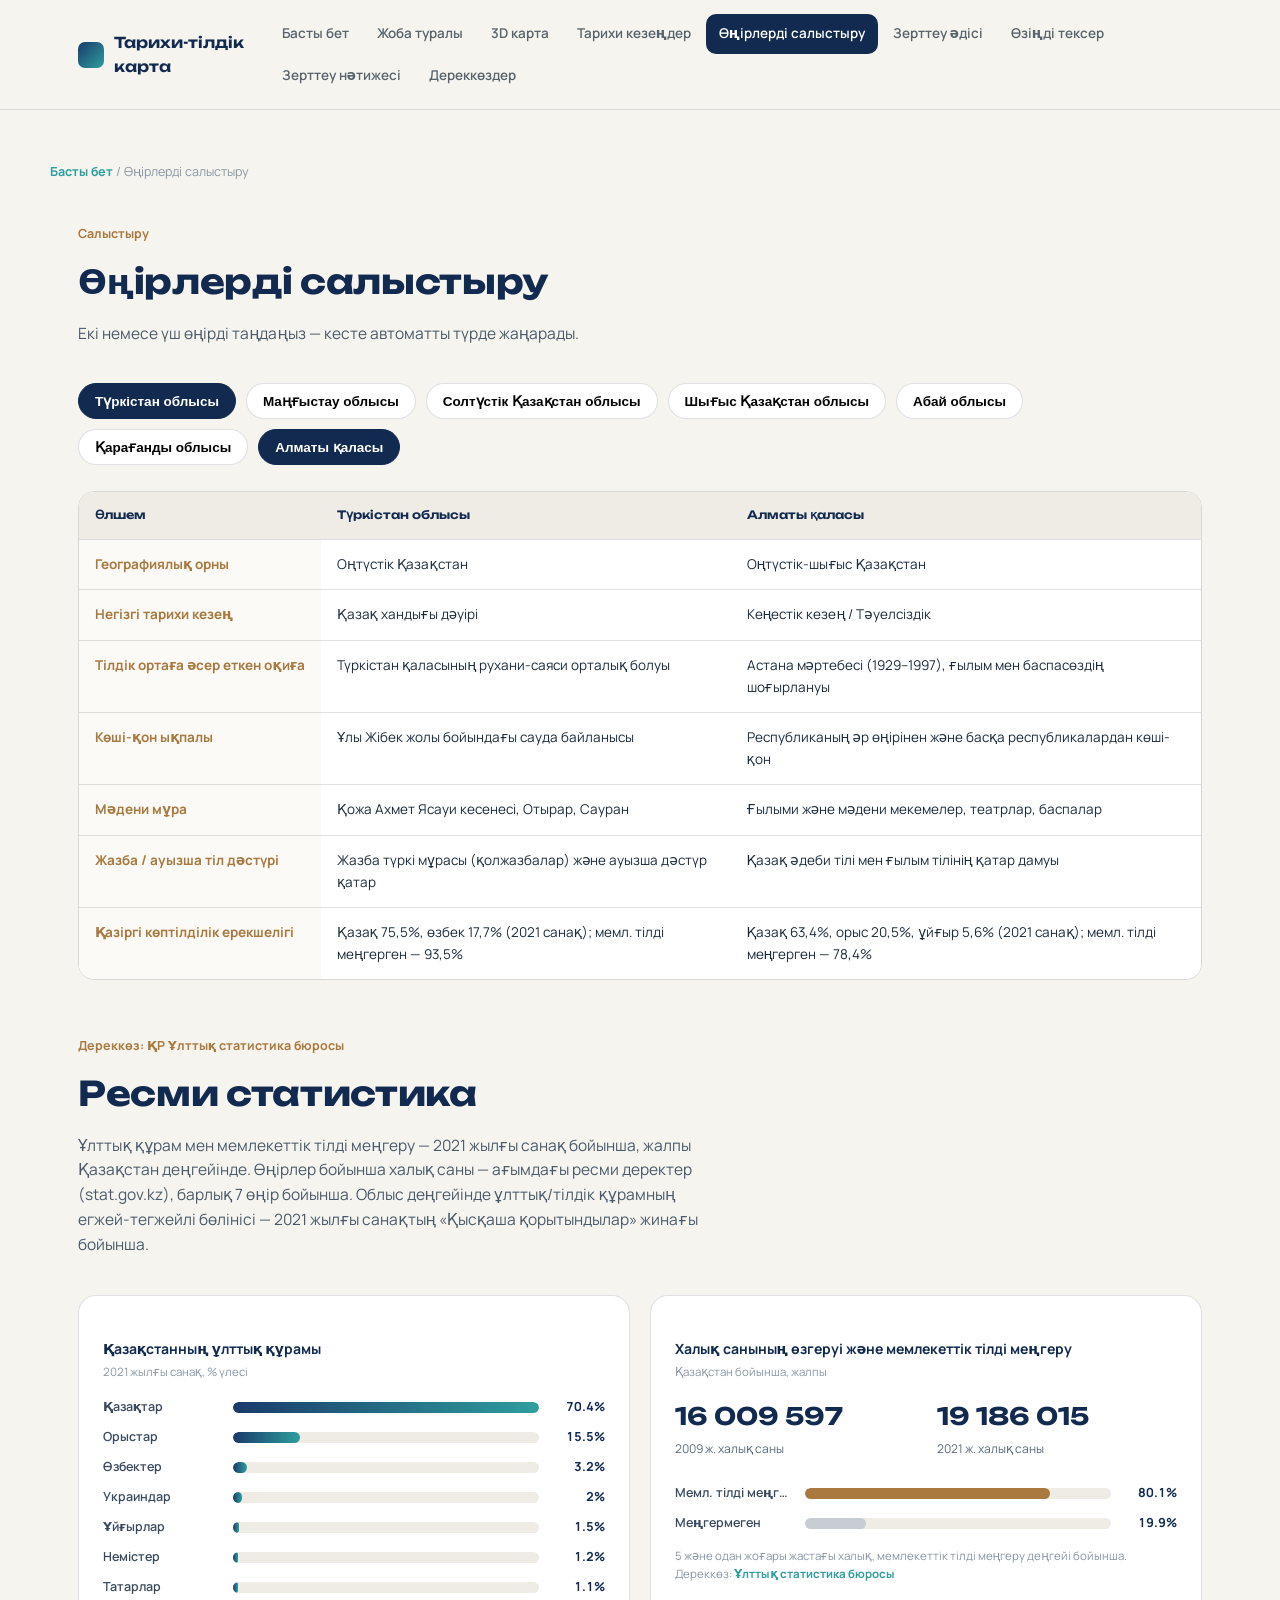
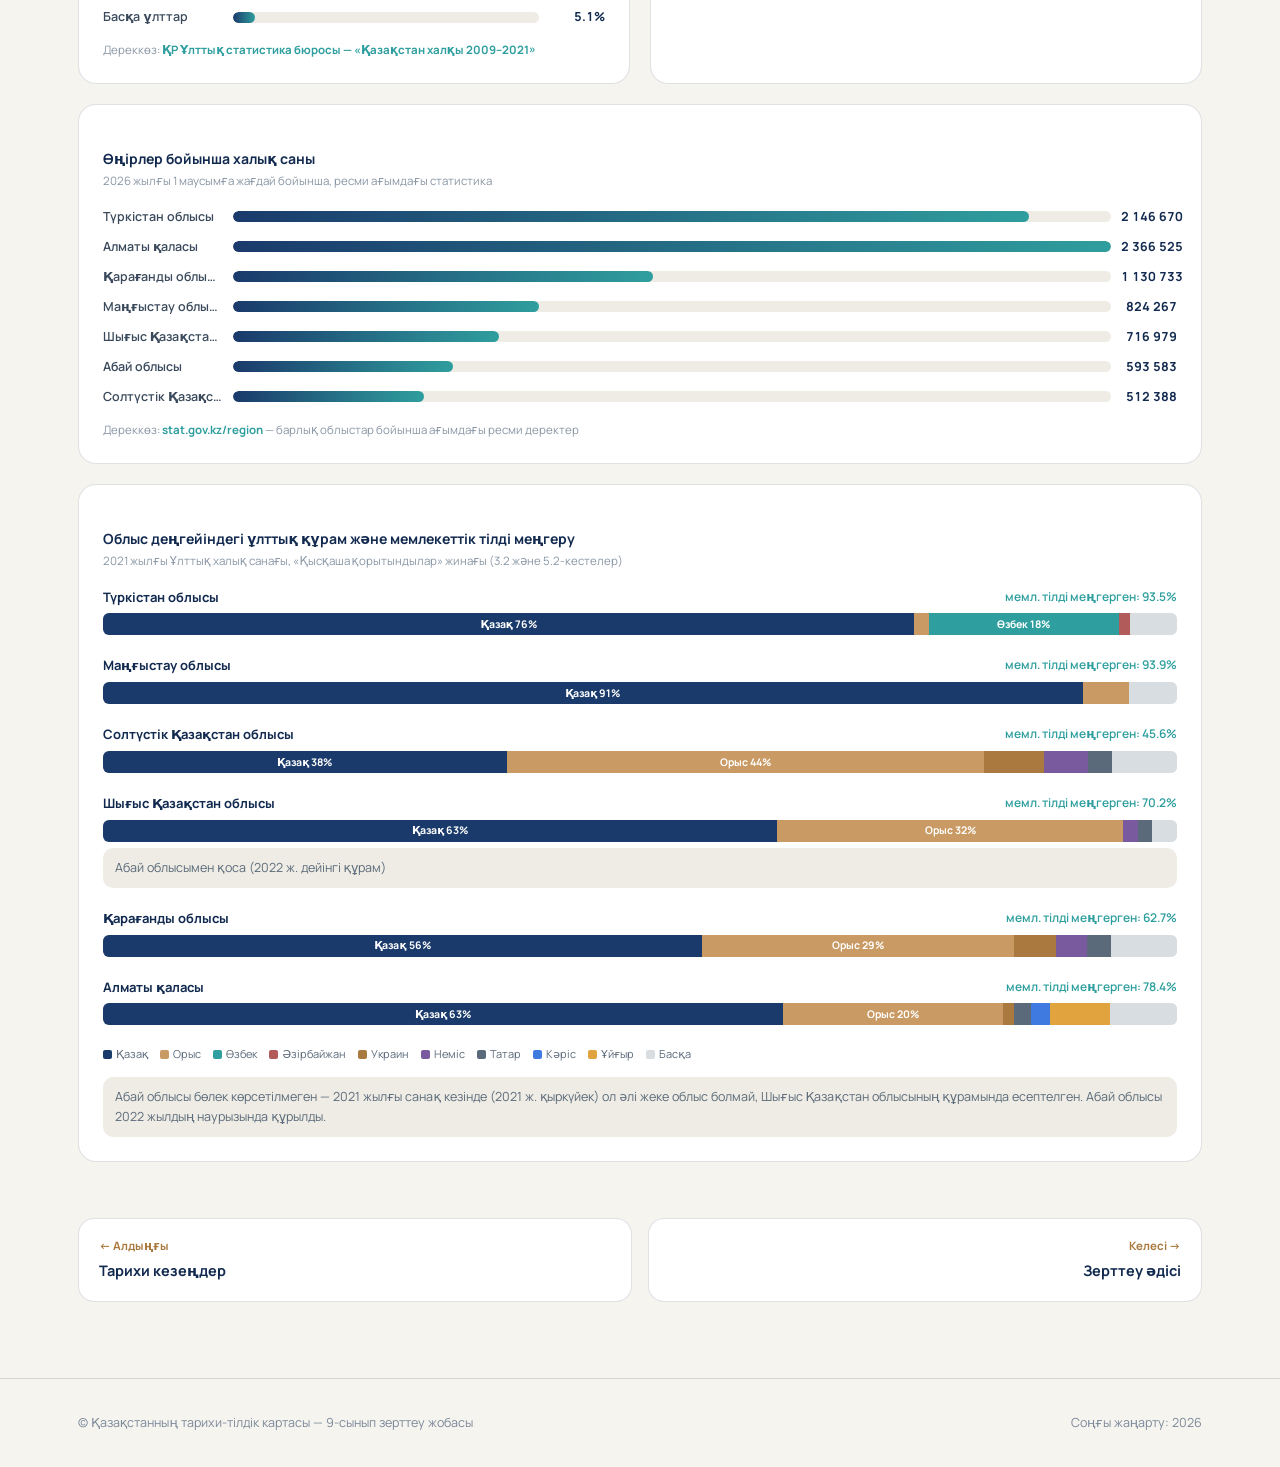
==== compare.html @ cf7c9ebe "Add files via upload" ====
<!DOCTYPE html>
<html lang="kk">
<head>
<meta charset="UTF-8">
<meta name="viewport" content="width=device-width, initial-scale=1.0">
<title>Өңірлерді салыстыру — Қазақстанның тарихи-тілдік картасы</title>
<meta name="description" content="Қазақстанның жеті өңірін жеті өлшем бойынша салыстыру және ресми статистика.">
<link rel="preconnect" href="https://fonts.googleapis.com">
<link rel="preconnect" href="https://fonts.gstatic.com" crossorigin>
<link href="https://fonts.googleapis.com/css2?family=Unbounded:wght@400;500;600;700;800&family=Manrope:wght@400;500;600;700;800&display=swap" rel="stylesheet">
<link rel="stylesheet" href="style.css">
</head>
<body data-page="compare">
<a href="#main" class="skip-link">Негізгі мазмұнға өту</a>

<header class="site-nav">
  <div class="nav-inner">
    <a class="brand" href="index.html"><span class="brand-mark" aria-hidden="true"></span>Тарихи-тілдік карта</a>
    <button class="menu-btn" id="menuBtn" aria-expanded="false" aria-controls="navLinks" aria-label="Мәзірді ашу">
      <svg viewBox="0 0 24 24" fill="none" stroke="currentColor" stroke-width="2"><path d="M3 6h18M3 12h18M3 18h18"/></svg>
    </button>
    <nav id="navLinks" class="links" aria-label="Негізгі мәзір">
      <a href="index.html#hero" data-nav>Басты бет</a>
      <a href="index.html#about" data-nav>Жоба туралы</a>
      <a href="map.html" data-nav>3D карта</a>
      <a href="periods.html#periods" data-nav>Тарихи кезеңдер</a>
      <a href="compare.html#compare" data-nav class="active">Өңірлерді салыстыру</a>
      <a href="method.html" data-nav>Зерттеу әдісі</a>
      <a href="quiz.html" data-nav>Өзіңді тексер</a>
      <a href="results.html#results" data-nav>Зерттеу нәтижесі</a>
      <a href="results.html#sources" data-nav>Дереккөздер</a>
    </nav>
  </div>
</header>

<main id="main">

  <div class="wrap page-header">
    <div class="breadcrumb"><a href="index.html">Басты бет</a> / Өңірлерді салыстыру</div>
  </div>

  <!-- COMPARE -->
  <section id="compare" style="padding-top:20px">
    <div class="wrap reveal">
      <div class="section-head">
        <div class="section-tag">Салыстыру</div>
        <h2>Өңірлерді салыстыру</h2>
        <p>Екі немесе үш өңірді таңдаңыз — кесте автоматты түрде жаңарады.</p>
      </div>
      <div class="compare-picker" id="comparePicker"></div>
      <div class="compare-table-wrap">
        <table class="compare" id="compareTable"></table>
      </div>

      <div class="section-head" style="margin-top:56px">
        <div class="section-tag">Дереккөз: ҚР Ұлттық статистика бюросы</div>
        <h2>Ресми статистика</h2>
        <p>Ұлттық құрам мен мемлекеттік тілді меңгеру — 2021 жылғы санақ бойынша, жалпы Қазақстан деңгейінде. Өңірлер бойынша халық саны — ағымдағы ресми деректер (stat.gov.kz), барлық 7 өңір бойынша. Облыс деңгейінде ұлттық/тілдік құрамның егжей-тегжейлі бөлінісі — 2021 жылғы санақтың «Қысқаша қорытындылар» жинағы бойынша.</p>
      </div>
      <div id="statsGrid"></div>

      <div class="page-flow">
        <a class="flow-link prev" href="periods.html">
          <div class="fl-dir">← Алдыңғы</div>
          <div class="fl-title">Тарихи кезеңдер</div>
        </a>
        <a class="flow-link next" href="method.html">
          <div class="fl-dir">Келесі →</div>
          <div class="fl-title">Зерттеу әдісі</div>
        </a>
      </div>
    </div>
  </section>

</main>

<footer>
  <div class="wrap" style="display:flex;justify-content:space-between;flex-wrap:wrap;gap:10px">
    <span>© Қазақстанның тарихи-тілдік картасы — 9-сынып зерттеу жобасы</span>
    <span>Соңғы жаңарту: 2026</span>
  </div>
</footer>

<script src="data.js"></script>
<script src="map-data.js"></script>
<script src="app.js"></script>
</body>
</html>
---- style.css ----
:root{
  --ink:#1c2b3a;
  --paper:#f6f4ef;
  --paper-2:#eeece4;
  --sapphire:#1a3a6b;
  --sapphire-deep:#122a4f;
  --turquoise:#2f9e9e;
  --bronze:#a9793f;
  --bronze-soft:#c99a63;
  --line:rgba(28,43,58,.14);
  --shadow:0 18px 44px -22px rgba(18,42,79,.35);
  --radius:18px;
  --maxw:1180px;
}
*{box-sizing:border-box}
html{scroll-behavior:smooth}
@media (prefers-reduced-motion: reduce){
  html{scroll-behavior:auto}
  *{animation-duration:0.001ms !important; animation-iteration-count:1 !important; transition-duration:0.001ms !important;}
}
body{
  margin:0;
  background:var(--paper);
  color:var(--ink);
  font-family:'Manrope',system-ui,sans-serif;
  line-height:1.6;
  -webkit-font-smoothing:antialiased;
}
h1,h2,h3,.display{font-family:'Unbounded',system-ui,sans-serif;letter-spacing:-.01em;margin:0}
a{color:inherit}
img{max-width:100%;display:block}
.wrap{max-width:var(--maxw);margin:0 auto;padding:0 28px}
:focus-visible{outline:3px solid var(--turquoise);outline-offset:3px;border-radius:4px}
.skip-link{position:absolute;left:-999px;top:0;background:var(--sapphire);color:#fff;padding:12px 18px;border-radius:0 0 10px 0;z-index:200}
.skip-link:focus{left:0}

/* ---------- NAV ---------- */
header.site-nav{
  position:sticky;top:0;z-index:100;
  background:rgba(246,244,239,.9);
  backdrop-filter:blur(10px);
  border-bottom:1px solid var(--line);
}
.nav-inner{display:flex;align-items:center;justify-content:space-between;padding:14px 28px;max-width:var(--maxw);margin:0 auto}
.brand{display:flex;align-items:center;gap:10px;font-family:'Unbounded';font-size:15px;font-weight:600;color:var(--sapphire-deep);text-decoration:none}
.brand-mark{width:26px;height:26px;border-radius:7px;background:linear-gradient(135deg,var(--sapphire),var(--turquoise));flex:none}
nav.links{display:flex;gap:2px;list-style:none;margin:0;padding:0;flex-wrap:wrap}
nav.links a{
  display:block;padding:9px 13px;border-radius:10px;font-size:13.5px;font-weight:600;text-decoration:none;color:var(--ink);opacity:.72;
  transition:opacity .15s, background .15s;white-space:nowrap;
}
nav.links a:hover{opacity:1;background:var(--paper-2)}
nav.links a.active{opacity:1;background:var(--sapphire-deep);color:#fff}
.menu-btn{display:none;background:none;border:1px solid var(--line);border-radius:10px;padding:8px 10px;cursor:pointer}
.menu-btn svg{width:20px;height:20px}
@media (max-width:1060px){
  nav.links{
    position:fixed;top:60px;right:0;left:0;height:calc(100vh - 60px);background:var(--paper);flex-direction:column;padding:18px;gap:4px;
    transform:translateY(-8px);opacity:0;pointer-events:none;transition:.2s;overflow:auto;
  }
  nav.links.open{transform:translateY(0);opacity:1;pointer-events:auto}
  nav.links a{padding:14px 16px;font-size:15px}
  .menu-btn{display:block}
}

/* ---------- HERO ---------- */
.hero{position:relative;overflow:hidden;padding:76px 0 60px;border-bottom:1px solid var(--line)}
.hero::before{
  content:"";position:absolute;inset:-30% -10% auto -10%;height:120%;
  background:radial-gradient(ellipse at 70% 20%, rgba(47,158,158,.18), transparent 60%),
             radial-gradient(ellipse at 20% 60%, rgba(26,58,107,.14), transparent 55%);
  pointer-events:none;
}
.hero-inner{position:relative;display:grid;grid-template-columns:1.15fr .85fr;gap:48px;align-items:center}
@media (max-width:900px){.hero-inner{grid-template-columns:1fr}}
.eyebrow-line{font-size:13px;color:var(--turquoise);font-weight:700;margin-bottom:14px}
.hero h1{font-size:clamp(30px,4.4vw,50px);line-height:1.06;color:var(--sapphire-deep)}
.hero .question{margin-top:20px;font-size:17px;max-width:52ch;color:#3a4a5c;border-left:3px solid var(--bronze-soft);padding-left:16px}
.meta-box{margin-top:26px;font-size:13.5px;color:#5b6a7a;display:flex;flex-direction:column;gap:2px}
.cta-row{margin-top:32px;display:flex;gap:14px;flex-wrap:wrap}
.btn{
  display:inline-flex;align-items:center;gap:8px;padding:13px 24px;border-radius:999px;font-weight:700;font-size:14.5px;
  text-decoration:none;cursor:pointer;border:1px solid transparent;transition:transform .15s, box-shadow .15s;
}
.btn:hover{transform:translateY(-2px)}
.btn-primary{background:var(--sapphire-deep);color:#fff;box-shadow:var(--shadow)}
.btn-ghost{background:transparent;border-color:var(--line);color:var(--sapphire-deep)}
.hero-art{position:relative;aspect-ratio:1/1;display:flex;align-items:center;justify-content:center}
.scroll-cue{position:absolute;left:28px;bottom:18px;display:flex;align-items:center;gap:10px;font-size:12.5px;color:#6a7889}
.scroll-cue .dot{width:8px;height:8px;border-radius:50%;background:var(--turquoise);animation:bob 1.8s ease-in-out infinite}
@keyframes bob{0%,100%{transform:translateY(0)}50%{transform:translateY(6px)}}

/* ---------- PAGE HEADER (non-hero pages) ---------- */
.page-header{padding:52px 0 8px}
.page-header .section-tag{margin-bottom:12px}
.page-header h1{font-size:clamp(26px,3.6vw,40px);color:var(--sapphire-deep)}
.page-header p{margin-top:14px;color:#4a5a6a;font-size:15.5px;max-width:70ch}
.breadcrumb{font-size:12.5px;color:#8a97a5;margin-bottom:14px}
.breadcrumb a{color:var(--turquoise);font-weight:700;text-decoration:none}

/* ---------- SECTIONS shared ---------- */
section{padding:76px 0}
.section-head{max-width:64ch;margin-bottom:38px}
.section-tag{font-size:12.5px;font-weight:700;color:var(--bronze);margin-bottom:10px}
.section-head h2{font-size:clamp(24px,3vw,34px);color:var(--sapphire-deep)}
.section-head p{margin-top:12px;color:#4a5a6a;font-size:15.5px}
.card{
  background:#fff;border:1px solid var(--line);border-radius:var(--radius);
  box-shadow:0 1px 0 rgba(18,42,79,.03);
}

/* ---------- ABOUT ---------- */
.about-grid{display:grid;grid-template-columns:1fr 1fr;gap:20px}
@media (max-width:760px){.about-grid{grid-template-columns:1fr}}
.about-grid .card{padding:24px}
.about-grid h3{font-size:16px;color:var(--sapphire-deep);margin-bottom:8px}
.about-grid p{font-size:14.5px;color:#4a5a6a}
.people{display:flex;gap:22px;margin-top:30px;flex-wrap:wrap}
.people div{background:var(--paper-2);border-radius:14px;padding:16px 20px;font-size:13.5px}
.people b{display:block;font-size:14.5px;color:var(--sapphire-deep);margin-bottom:2px}

/* ---------- PAGE-TO-PAGE NEXT/PREV LINKS ---------- */
.page-flow{display:flex;justify-content:space-between;gap:16px;margin-top:56px;flex-wrap:wrap}
.flow-link{
  flex:1;min-width:220px;border:1px solid var(--line);border-radius:16px;background:#fff;padding:18px 20px;
  text-decoration:none;color:var(--ink);transition:.2s;
}
.flow-link:hover{border-color:var(--turquoise);transform:translateY(-2px)}
.flow-link .fl-dir{font-size:11.5px;color:var(--bronze);font-weight:700;margin-bottom:4px}
.flow-link .fl-title{font-size:14.5px;font-weight:700;color:var(--sapphire-deep)}
.flow-link.next{text-align:right}

/* ---------- MAP ---------- */
.map-note{background:#fff2df;border:1px solid #ecd6b0;color:#6b4d1f;font-size:13px;padding:12px 16px;border-radius:12px;margin-bottom:24px}
.map-layout{display:grid;grid-template-columns:1.3fr 1fr;gap:28px;align-items:start}
@media (max-width:900px){.map-layout{grid-template-columns:1fr}}
.map-stage{
  position:relative;background:linear-gradient(160deg,#fff,#eef2f4);
  border:1px solid var(--line);border-radius:24px;padding:18px;
  box-shadow:var(--shadow);
}
.map-toolbar{display:flex;justify-content:space-between;align-items:center;margin-bottom:8px;gap:10px;flex-wrap:wrap}
.map-toolbar .tools{display:flex;gap:8px;flex-wrap:wrap}
.tool-btn{
  border:1px solid var(--line);background:#fff;border-radius:10px;width:34px;height:34px;
  display:flex;align-items:center;justify-content:center;cursor:pointer;font-size:16px;color:var(--sapphire-deep);
}
.tool-btn:hover{background:var(--paper-2)}
.tool-btn.tool-wide{width:auto;padding:0 12px;gap:6px;font-size:12.5px;font-weight:700}
#kzsvg-wrap{
  transition:transform .5s ease;
  touch-action:pan-y;
}
svg#kzsvg{width:100%;height:auto;display:block;filter:drop-shadow(0 20px 30px rgba(18,42,79,.18))}
.oblast-path{fill:#e3e8eb;stroke:#fff;stroke-width:1.1;transition:fill .3s}
.region-hot{cursor:pointer;transition:transform .4s ease, filter .3s;transform-origin:center;transform-box:fill-box;}
.region-hot path{stroke:#fff;stroke-width:1.3;transition:fill .3s}
.region-hot:hover, .region-hot.active{filter:drop-shadow(0 10px 14px rgba(18,42,79,.4))}
.region-hot.active{transform:translateY(-5px) scale(1.015)}
.region-label{font-family:'Manrope';font-weight:700;font-size:11px;fill:var(--sapphire-deep);pointer-events:none;paint-order:stroke;stroke:#fff;stroke-width:3px}
.region-dot{transition:r .25s}
.pulse{animation:pulse 2.6s ease-in-out infinite}
@keyframes pulse{0%,100%{opacity:.55}50%{opacity:1}}
.map-credit{font-size:11px;color:#8a97a5;margin-top:6px;text-align:right}
.legend{display:flex;flex-wrap:wrap;gap:10px;margin-top:14px}
.legend span{display:inline-flex;align-items:center;gap:6px;font-size:12px;color:#5b6a7a}
.legend i{width:10px;height:10px;border-radius:3px;display:inline-block}

.region-panel{position:sticky;top:96px}
.region-panel .card{padding:0;overflow:hidden}
.rp-header{padding:22px 24px 16px;color:#fff;position:relative}
.rp-header h3{font-size:20px}
.rp-header .rp-sub{font-size:12.5px;opacity:.85;margin-top:4px}
.rp-body{padding:20px 24px 24px;font-size:14px;color:#3a4a5c}
.rp-body h4{font-size:12.5px;text-transform:none;letter-spacing:0;color:var(--bronze);margin:18px 0 6px;font-weight:700}
.rp-body h4:first-child{margin-top:0}
.chip-row{display:flex;gap:7px;flex-wrap:wrap;margin-top:6px}
.chip{background:var(--paper-2);border-radius:999px;padding:5px 11px;font-size:12px;color:var(--sapphire-deep);font-weight:600}
.rp-source{display:inline-block;margin-top:14px;font-size:13px;font-weight:700;color:var(--turquoise);text-decoration:none;border-bottom:1px solid currentColor}
.rp-empty{padding:60px 24px;text-align:center;color:#7a8899;font-size:14px}
.rp-nav{display:flex;justify-content:space-between;padding:14px 24px;border-top:1px solid var(--line)}
.rp-nav button{background:none;border:none;font-weight:700;font-size:13px;color:var(--sapphire-deep);cursor:pointer;display:flex;gap:6px;align-items:center}

/* ---------- MAP FULLSCREEN ---------- */
#mapFullscreenTarget:fullscreen,
#mapFullscreenTarget.map-fullscreen-fallback{
  background:var(--paper);
  padding:32px;
  box-sizing:border-box;
  width:100vw;height:100vh;
  max-width:none;
  display:grid;grid-template-columns:1.5fr 1fr;align-items:center;gap:28px;
  overflow:auto;
}
#mapFullscreenTarget.map-fullscreen-fallback{position:fixed;inset:0;z-index:999}
@media (max-width:900px){
  #mapFullscreenTarget:fullscreen,
  #mapFullscreenTarget.map-fullscreen-fallback{grid-template-columns:1fr;align-items:start}
}
#mapFullscreenTarget:fullscreen .map-stage,
#mapFullscreenTarget.map-fullscreen-fallback .map-stage{max-height:94vh;overflow:auto}
#mapFullscreenTarget:fullscreen .region-panel,
#mapFullscreenTarget.map-fullscreen-fallback .region-panel{position:static;max-height:94vh;overflow:auto}
.fs-exit-hint{display:none;font-size:11.5px;color:#8a97a5;margin-top:6px}
#mapFullscreenTarget:fullscreen .fs-exit-hint,
#mapFullscreenTarget.map-fullscreen-fallback .fs-exit-hint{display:block}

/* ---------- TIMELINE ---------- */
.periods{display:flex;gap:10px;margin-bottom:32px;flex-wrap:wrap}
.period-btn{
  flex:1;min-width:150px;text-align:left;padding:16px 18px;border-radius:14px;border:1px solid var(--line);
  background:#fff;cursor:pointer;transition:.2s;
}
.period-btn b{display:block;font-size:14.5px;color:var(--sapphire-deep);font-family:'Unbounded';font-weight:600;font-size:13.5px}
.period-btn span{font-size:12.5px;color:#7a8899}
.period-btn.active{background:var(--sapphire-deep);border-color:var(--sapphire-deep)}
.period-btn.active b,.period-btn.active span{color:#fff}
.period-track{position:relative;height:3px;background:var(--line);border-radius:2px;margin-bottom:36px}
.period-indicator{position:absolute;top:-4px;height:11px;width:11px;border-radius:50%;background:var(--turquoise);transition:left .4s ease;box-shadow:0 0 0 5px rgba(47,158,158,.18)}
.period-content{display:grid;grid-template-columns:1fr 1fr;gap:28px}
@media (max-width:800px){.period-content{grid-template-columns:1fr}}
.period-content .card{padding:26px}
.fact-note{font-size:12.5px;background:var(--paper-2);border-radius:10px;padding:10px 12px;color:#5b6a7a;margin-top:14px}

/* ---------- ARCHIVAL DOCUMENT ---------- */
.archive-item{
  display:grid;grid-template-columns:90px 1fr;gap:18px;
  padding:22px 0;border-top:1px solid var(--line);
}
.archive-item:first-child{border-top:none}
.archive-year{font-family:'Unbounded';font-size:22px;font-weight:700;color:var(--sapphire-deep);line-height:1.1}
.archive-year span{display:block;font-family:'Manrope';font-size:10.5px;font-weight:700;color:var(--bronze);text-transform:none;margin-top:4px}
.archive-title{font-size:15px;font-weight:700;color:var(--sapphire-deep);margin-bottom:6px}
.archive-desc{font-size:13.5px;color:#4a5a6a;line-height:1.65}
.archive-quote{
  margin:12px 0 10px;padding:12px 16px;border-left:3px solid var(--bronze-soft);
  background:var(--paper-2);border-radius:0 8px 8px 0;
  font-style:italic;font-size:13px;color:#3a4a5c;
}
.archive-quote cite{display:block;margin-top:6px;font-style:normal;font-size:11px;color:#8a97a5}
.archive-source{font-size:12px;font-weight:700;color:var(--turquoise);text-decoration:none;border-bottom:1px solid currentColor}

/* ---------- COMPARE ---------- */
.compare-picker{display:flex;gap:10px;flex-wrap:wrap;margin-bottom:26px}
.pick-chip{
  border:1px solid var(--line);background:#fff;border-radius:999px;padding:9px 16px;font-size:13.5px;font-weight:600;cursor:pointer;
  transition:.2s;
}
.pick-chip.on{background:var(--sapphire-deep);color:#fff;border-color:var(--sapphire-deep)}
.pick-chip[disabled]{opacity:.35;cursor:not-allowed}
.compare-table-wrap{overflow-x:auto;border-radius:16px;border:1px solid var(--line)}
table.compare{border-collapse:collapse;width:100%;font-size:13.5px;background:#fff}
table.compare th,table.compare td{padding:14px 16px;text-align:left;border-bottom:1px solid var(--line);vertical-align:top}
table.compare th{background:var(--paper-2);font-family:'Unbounded';font-size:11.5px;font-weight:600;color:var(--sapphire-deep);white-space:nowrap}
table.compare td.crit{font-weight:700;color:var(--bronze);white-space:nowrap;background:#fbfaf7}
table.compare tr:last-child td{border-bottom:none}

/* ---------- STATS / CHARTS ---------- */
.stats-grid{display:grid;grid-template-columns:1fr 1fr;gap:20px;margin-top:8px}
@media (max-width:800px){.stats-grid{grid-template-columns:1fr}}
.stat-card{background:#fff;border:1px solid var(--line);border-radius:var(--radius);padding:24px}
.stat-card h4{font-size:14px;color:var(--sapphire-deep);margin-bottom:2px}
.stat-card .stat-meta{font-size:11.5px;color:#8a97a5;margin-bottom:16px}
.bar-row{display:grid;grid-template-columns:120px 1fr 56px;align-items:center;gap:10px;margin-bottom:10px;font-size:12.5px}
.bar-row .bar-label{color:#3a4a5c;font-weight:600;white-space:nowrap;overflow:hidden;text-overflow:ellipsis}
.bar-track{height:11px;background:var(--paper-2);border-radius:6px;overflow:hidden}
.bar-fill{height:100%;border-radius:6px;transition:width 1s cubic-bezier(.2,.8,.2,1)}
.bar-fill.pending{background:repeating-linear-gradient(45deg,#e5cfa9,#e5cfa9 6px,#f2e4cb 6px,#f2e4cb 12px)}
.bar-val{text-align:right;font-weight:700;color:var(--sapphire-deep);font-variant-numeric:tabular-nums}
.bar-val.pending{color:var(--bronze);font-weight:600;font-size:11px}
.stat-source{margin-top:14px;font-size:11.5px;color:#8a97a5}
.stat-source a{color:var(--turquoise);font-weight:700;text-decoration:none}
.big-stat-row{display:flex;gap:22px;flex-wrap:wrap;margin-top:4px}
.big-stat{flex:1;min-width:130px}
.big-stat b{display:block;font-family:'Unbounded';font-size:24px;color:var(--sapphire-deep)}
.big-stat span{font-size:12px;color:#5b6a7a}

.ethnic-row{margin-bottom:20px}
.ethnic-row .er-label{font-size:13px;font-weight:700;color:var(--sapphire-deep);margin-bottom:6px;display:flex;justify-content:space-between}
.ethnic-row .er-lang{font-weight:600;color:var(--turquoise);font-size:12px}
.ethnic-stack{display:flex;height:22px;border-radius:6px;overflow:hidden;background:var(--paper-2)}
.ethnic-stack span{display:flex;align-items:center;justify-content:center;font-size:10.5px;color:#fff;font-weight:700;white-space:nowrap;overflow:hidden;transition:width 1s cubic-bezier(.2,.8,.2,1)}
.ethnic-legend2{display:flex;gap:12px;flex-wrap:wrap;margin-top:6px;font-size:11px;color:#5b6a7a}
.ethnic-legend2 i{width:9px;height:9px;border-radius:2px;display:inline-block;margin-right:4px;vertical-align:-1px}

/* ---------- METHOD ---------- */
.method-steps{display:grid;grid-template-columns:repeat(5,1fr);gap:14px}
@media (max-width:900px){.method-steps{grid-template-columns:repeat(2,1fr)}}
@media (max-width:520px){.method-steps{grid-template-columns:1fr}}
.method-step{background:#fff;border:1px solid var(--line);border-radius:16px;padding:20px 16px;text-align:left}
.method-step .num{font-family:'Unbounded';font-size:22px;color:var(--turquoise);font-weight:700}
.method-step h4{font-size:13.5px;margin-top:8px;color:var(--sapphire-deep)}
.method-step p{font-size:12.5px;color:#5b6a7a;margin-top:6px}
.method-list{margin-top:36px;display:grid;grid-template-columns:repeat(3,1fr);gap:14px}
@media (max-width:760px){.method-list{grid-template-columns:1fr 1fr}}
.method-list div{background:var(--paper-2);border-radius:12px;padding:12px 14px;font-size:13px;font-weight:600;color:var(--sapphire-deep)}

/* ---------- QUIZ ---------- */
.quiz-card{max-width:680px;margin:0 auto;padding:30px}
.quiz-progress{height:6px;border-radius:4px;background:var(--paper-2);overflow:hidden;margin-bottom:24px}
.quiz-progress i{display:block;height:100%;background:linear-gradient(90deg,var(--sapphire),var(--turquoise));transition:width .3s}
.q-count{font-size:12.5px;color:#7a8899;margin-bottom:6px}
.q-text{font-size:17px;font-weight:700;color:var(--sapphire-deep);margin-bottom:18px}
.q-opts{display:flex;flex-direction:column;gap:10px}
.q-opt{
  text-align:left;border:1px solid var(--line);background:#fff;border-radius:12px;padding:13px 16px;font-size:14px;cursor:pointer;
  transition:.15s;
}
.q-opt:hover{border-color:var(--turquoise)}
.q-opt.correct{background:#e7f5ee;border-color:#4caf7d;color:#1e5b3c}
.q-opt.wrong{background:#fbeaea;border-color:#e07b7b;color:#8a2f2f}
.q-explain{margin-top:14px;font-size:13.5px;background:var(--paper-2);padding:12px 14px;border-radius:10px;display:none}
.quiz-actions{display:flex;justify-content:space-between;margin-top:22px}
.quiz-result{text-align:center;padding:20px 0}
.quiz-result .score{font-family:'Unbounded';font-size:44px;color:var(--sapphire-deep)}
.quiz-result-actions{display:flex;gap:10px;justify-content:center;margin-top:18px;flex-wrap:wrap}

/* ---------- RESULTS ---------- */
.results-card{background:linear-gradient(150deg,var(--sapphire-deep),var(--sapphire) 60%,var(--turquoise));color:#fff;border-radius:24px;padding:44px;box-shadow:var(--shadow)}
.results-card h2{color:#fff;font-size:clamp(22px,3vw,30px)}
.results-card p{margin-top:16px;font-size:15.5px;line-height:1.75;opacity:.94;max-width:75ch}
.ethics-note{margin-top:22px;font-size:13.5px;background:rgba(255,255,255,.12);padding:14px 16px;border-radius:12px}

/* ---------- SOURCES ---------- */
.source-list{display:flex;flex-direction:column;gap:10px}
.source-item{display:flex;justify-content:space-between;gap:16px;align-items:center;padding:16px 18px;border:1px solid var(--line);border-radius:14px;background:#fff;font-size:13.5px}
.source-item a{color:var(--turquoise);font-weight:700;text-decoration:none;white-space:nowrap}
.source-item a:hover{text-decoration:underline}

footer{border-top:1px solid var(--line);padding:34px 0;font-size:12.5px;color:#7a8899}

/* reveal-on-scroll (single orchestrated fade for each section only) */
.reveal{opacity:0;transform:translateY(14px);transition:opacity .6s ease, transform .6s ease}
.reveal.in{opacity:1;transform:translateY(0)}

.sr-only{position:absolute;width:1px;height:1px;overflow:hidden;clip:rect(0 0 0 0);white-space:nowrap}
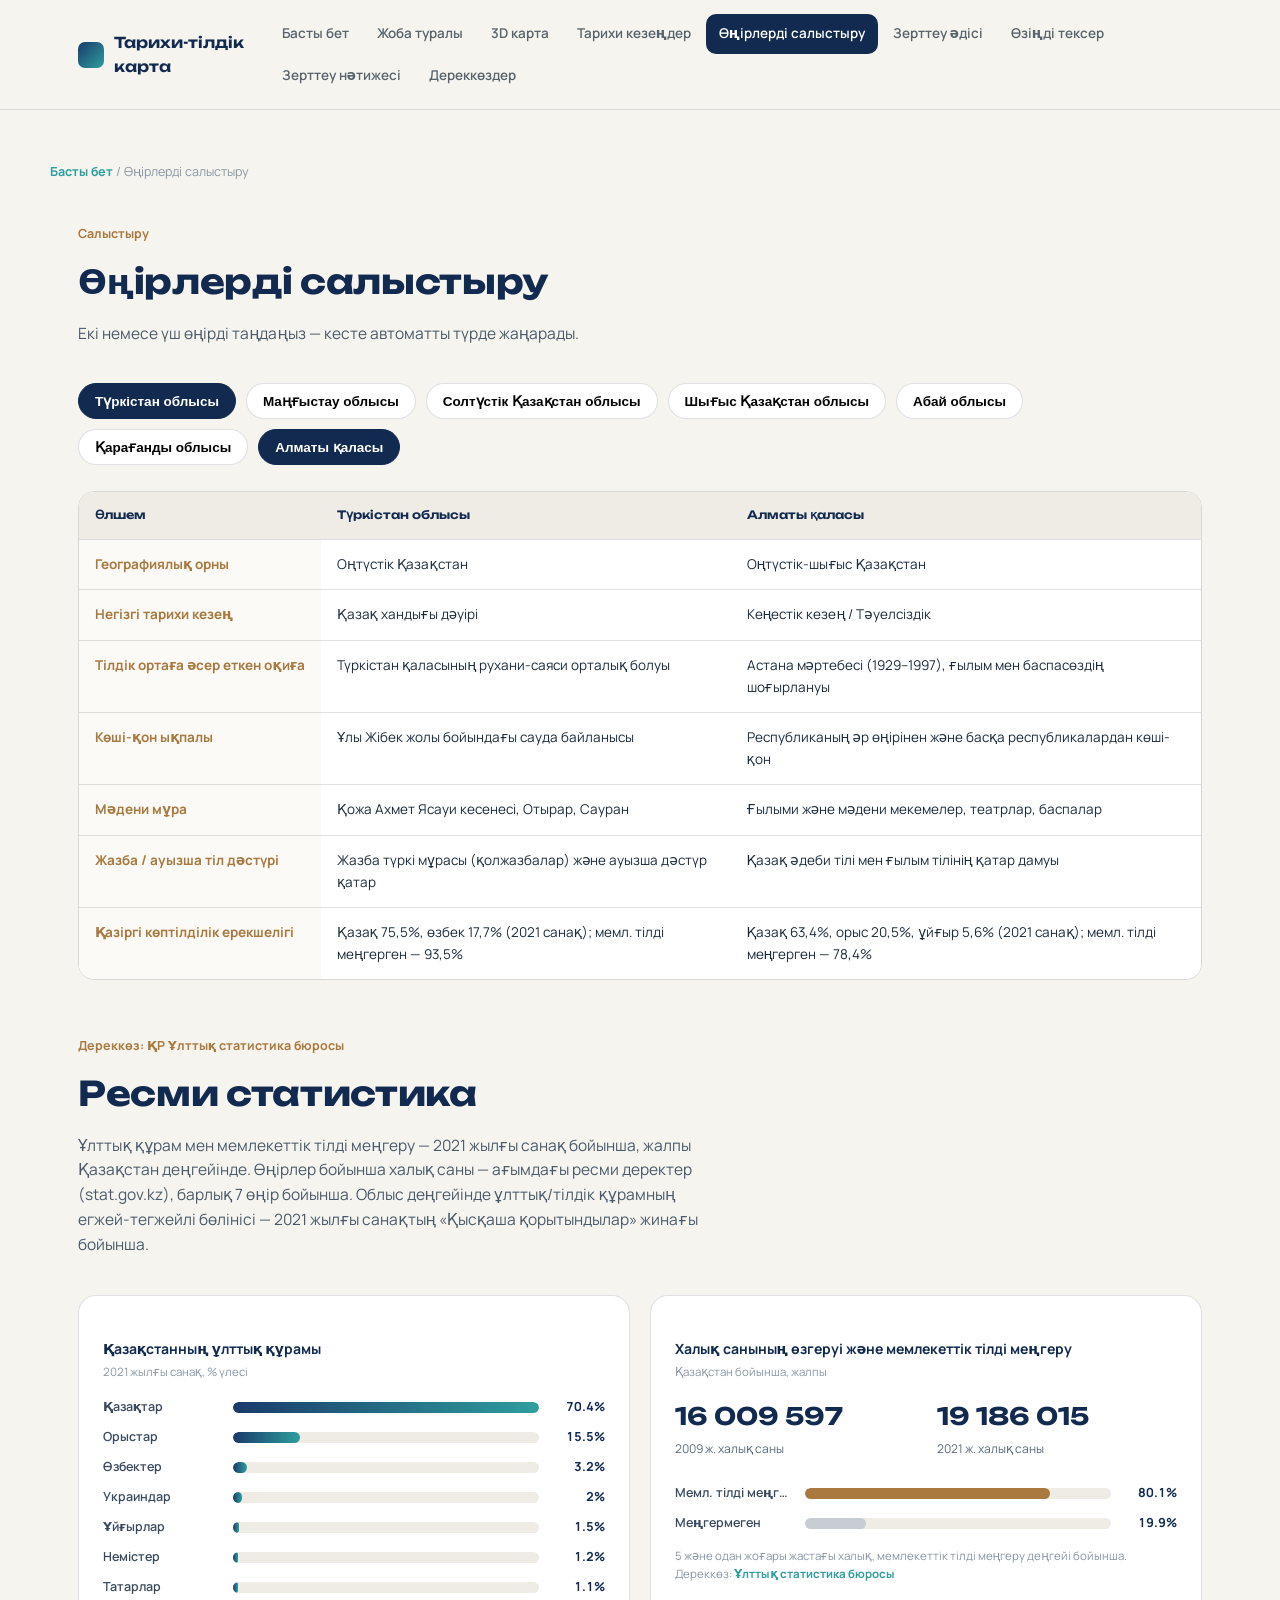
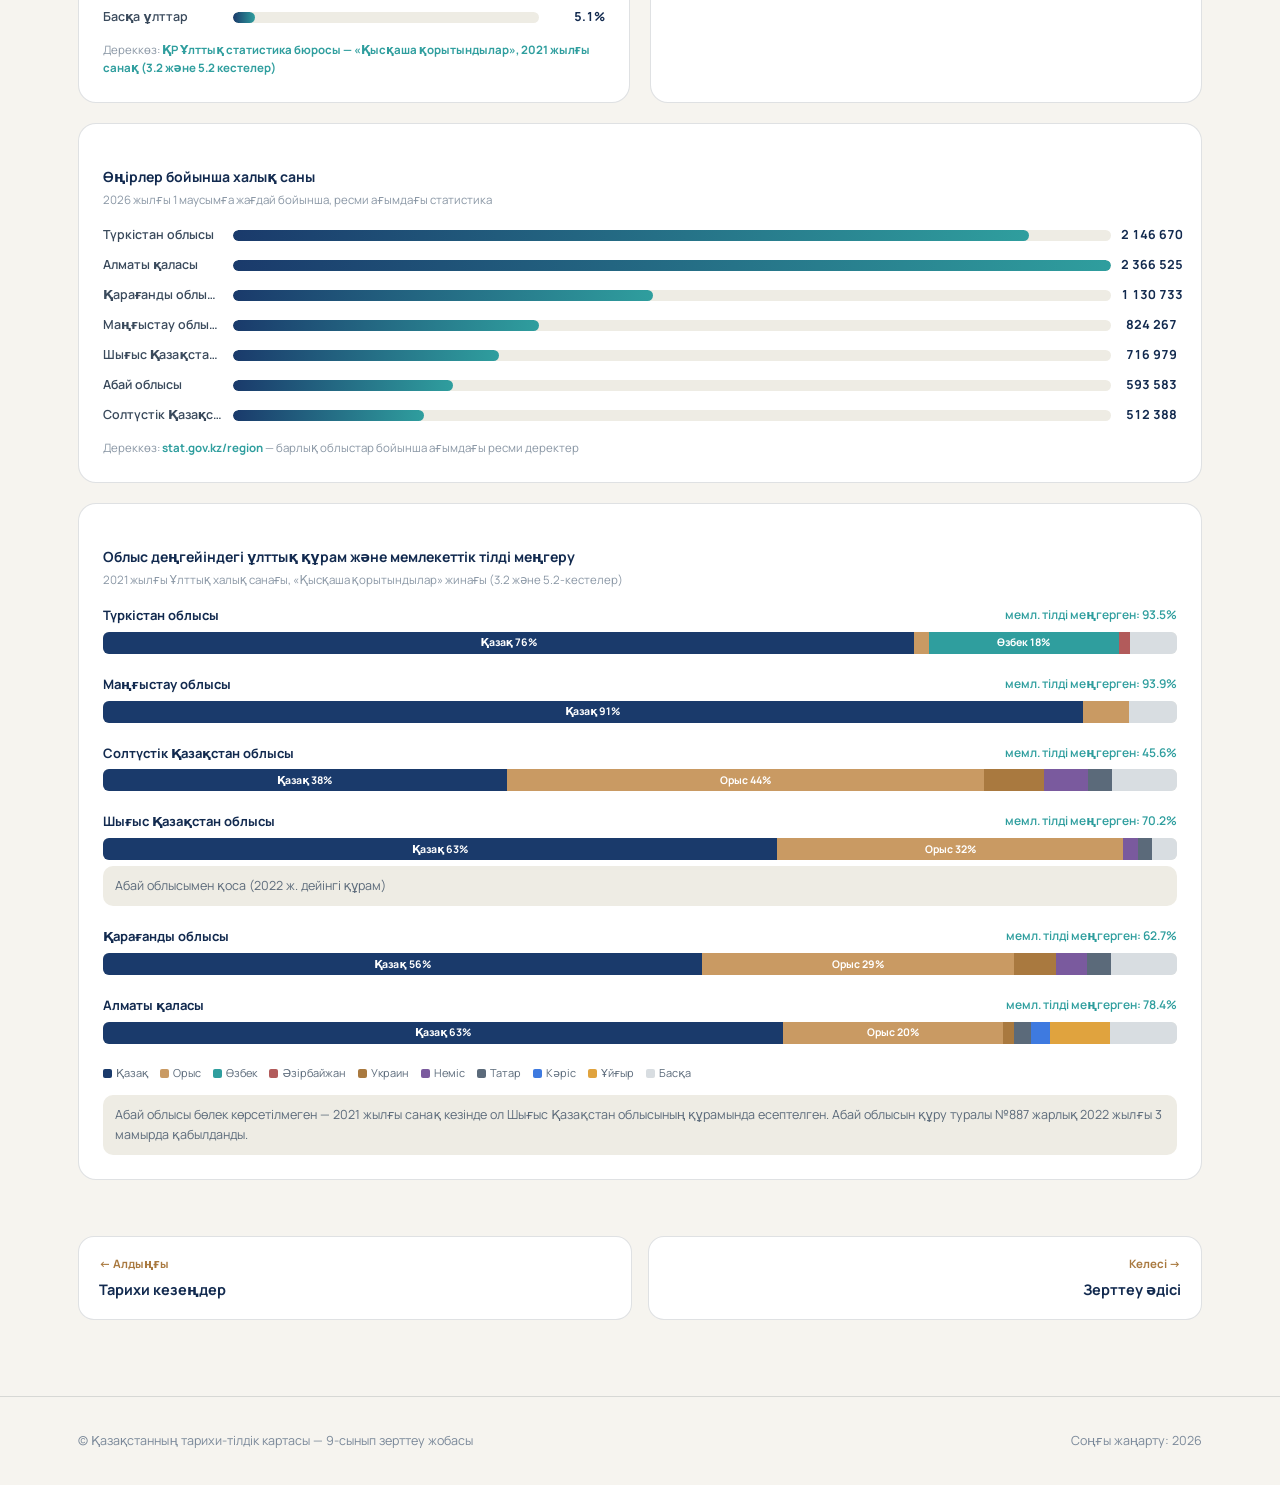
==== commit 6c978b21: "Add files via upload" ====
--- a/compare.html
+++ b/compare.html
@@ -83,6 +83,7 @@
 
 <script src="data.js"></script>
 <script src="map-data.js"></script>
+<script src="events.js"></script>
 <script src="app.js"></script>
 </body>
 </html>
--- a/style.css
+++ b/style.css
@@ -334,3 +334,28 @@
 .reveal.in{opacity:1;transform:translateY(0)}
 
 .sr-only{position:absolute;width:1px;height:1px;overflow:hidden;clip:rect(0 0 0 0);white-space:nowrap}
+
+/* Research map: 3D schematic elevation and boundary layers */
+.map-research-question{background:#e7effb;border-left:4px solid #315f9c;border-radius:10px;padding:14px 18px;margin:18px 0;color:#19385b}
+.boundary-controls{display:flex;gap:8px;flex-wrap:wrap;margin:16px 0 8px}
+.boundary-btn{border:1px solid #9db4cc;border-radius:10px;background:white;color:#174069;padding:10px 14px;cursor:pointer;font-weight:700}
+.boundary-btn.active{background:#173c69;color:white}
+.boundary-explanation,.map-geometry-note{font-size:13px;line-height:1.5;color:#43586c;margin:8px 0 16px}
+.map-stage{overflow:hidden}
+#kzsvg-wrap{position:relative;transform-style:preserve-3d;transform-origin:50% 50%;margin:24px 5px 40px;will-change:transform}
+.map-stage:has(#kzsvg-wrap){perspective:1050px;perspective-origin:50% 35%}
+#kzsvg{position:relative;transform-style:preserve-3d;filter:drop-shadow(0 3px 7px rgba(18,42,79,.15))}
+.terrain-layer{position:absolute;inset:0;width:100%;height:auto;pointer-events:none}
+.historic-unit path{fill:var(--unit-color);stroke:none;opacity:.98;cursor:pointer}
+.historic-unit{filter:drop-shadow(0 0 1.5px #243a59)}
+.historic-unit text{font:bold 9px Manrope,sans-serif;fill:#243a59;stroke:white;stroke-width:2px;paint-order:stroke;pointer-events:none}
+.boundary-census .region-hot[data-id="vko"] path,.boundary-census .region-hot[data-id="abai"] path,.boundary-census .region-hot[data-id="karaganda"] path{fill-opacity:0;stroke:none}
+.boundary-census .region-hot[data-id="vko"] .region-label,.boundary-census .region-hot[data-id="abai"] .region-label,.boundary-census .region-hot[data-id="karaganda"] .region-label{display:none}
+.boundary-census .region-hot[data-id="vko"],.boundary-census .region-hot[data-id="abai"],.boundary-census .region-hot[data-id="karaganda"]{pointer-events:none}
+.map-event-panel{margin:26px 0}.map-event-panel>h3{color:#1a3a6b}.map-event-panel>p{color:#43586c}
+.event-timeline>section{margin:24px 0}.event-timeline h3{margin-bottom:12px;color:#1a3a6b}
+.event-grid{display:grid;grid-template-columns:repeat(auto-fit,minmax(min(100%,300px),1fr));gap:14px;margin:14px 0 24px}
+.event-card{background:#fff;border:1px solid #dce4ed;border-radius:14px;padding:17px;box-shadow:0 5px 14px rgba(25,55,85,.07);line-height:1.5}
+.event-card h4{font-size:17px;margin:4px 0 12px}.event-card p{margin:9px 0;font-size:14px}.event-card a{display:inline-block;font-size:13px;overflow-wrap:anywhere}
+.event-date{color:#245786;font-weight:800}.event-card .inference{background:#edf5e9;border-left:3px solid #698b52;padding:9px}
+@media (max-width:600px){#kzsvg-wrap{margin:16px 0 32px}.map-stage{padding:10px}.region-label{font-size:12px}}
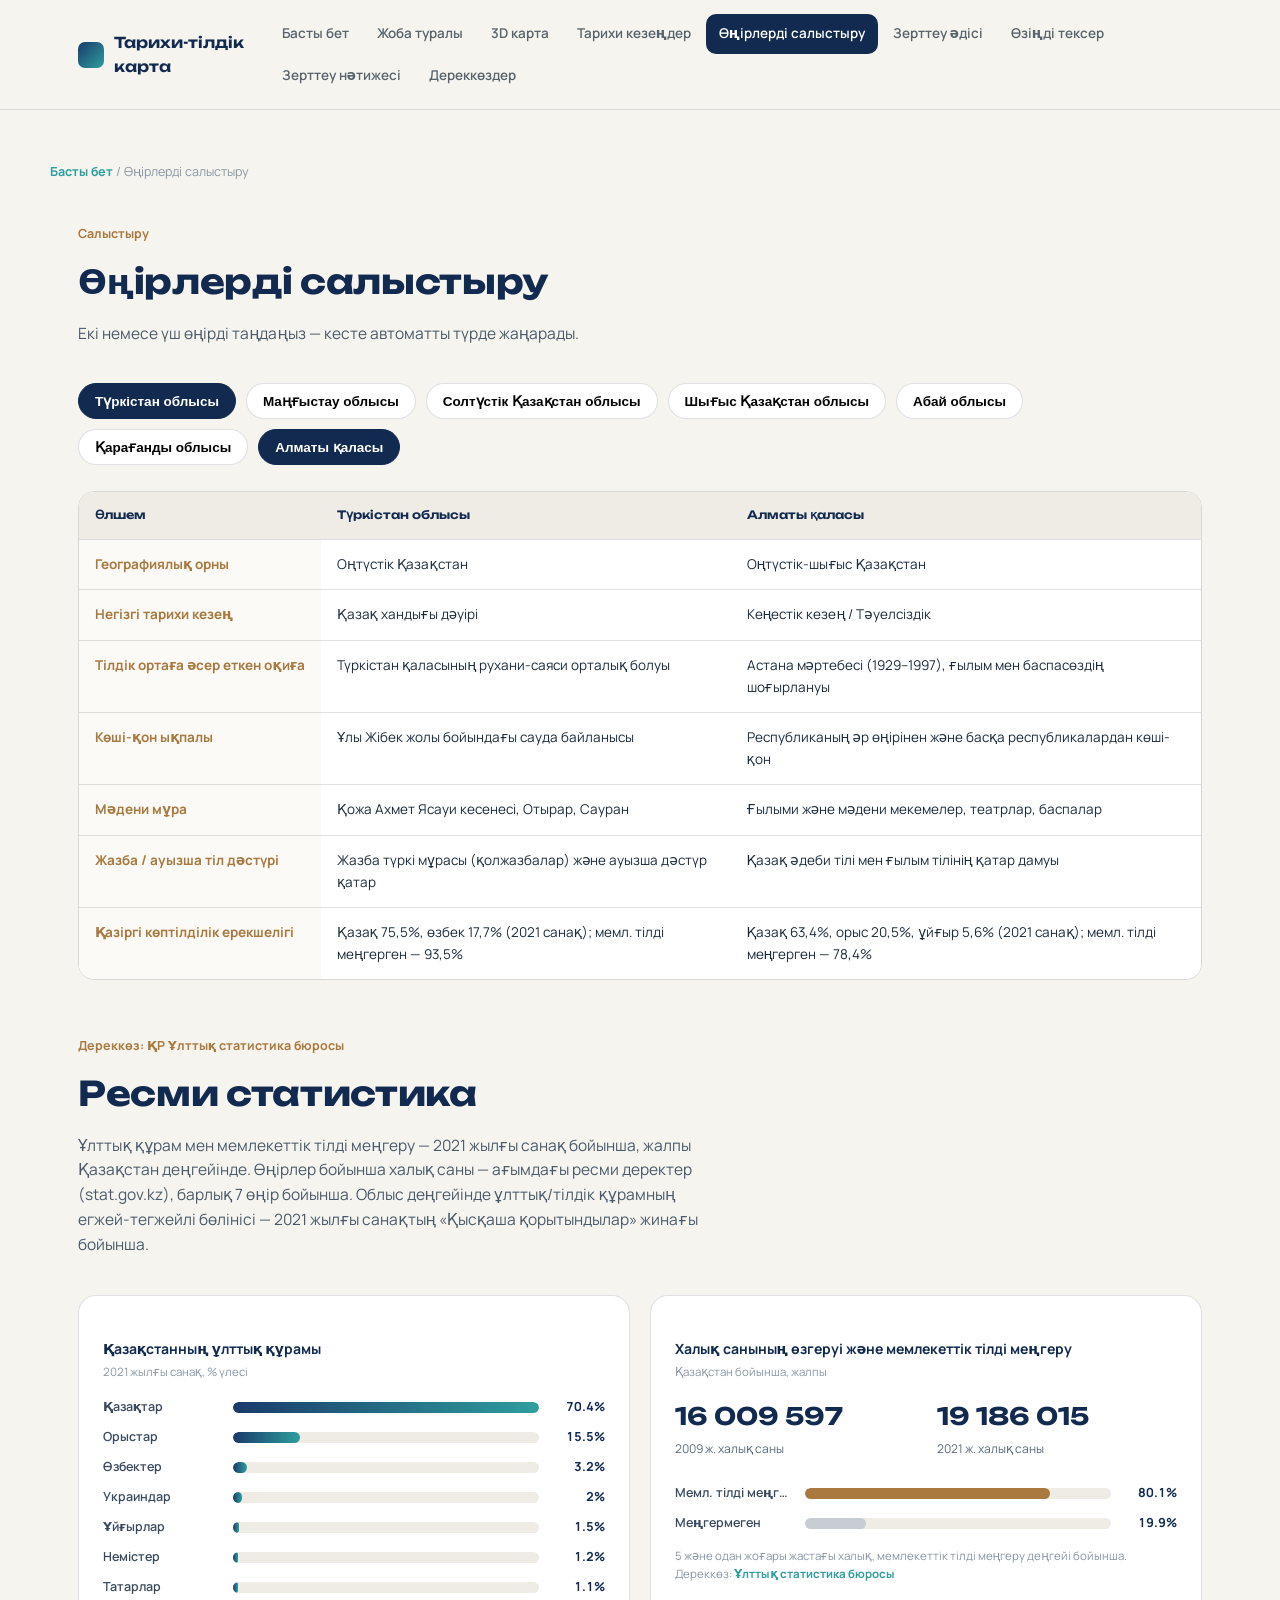
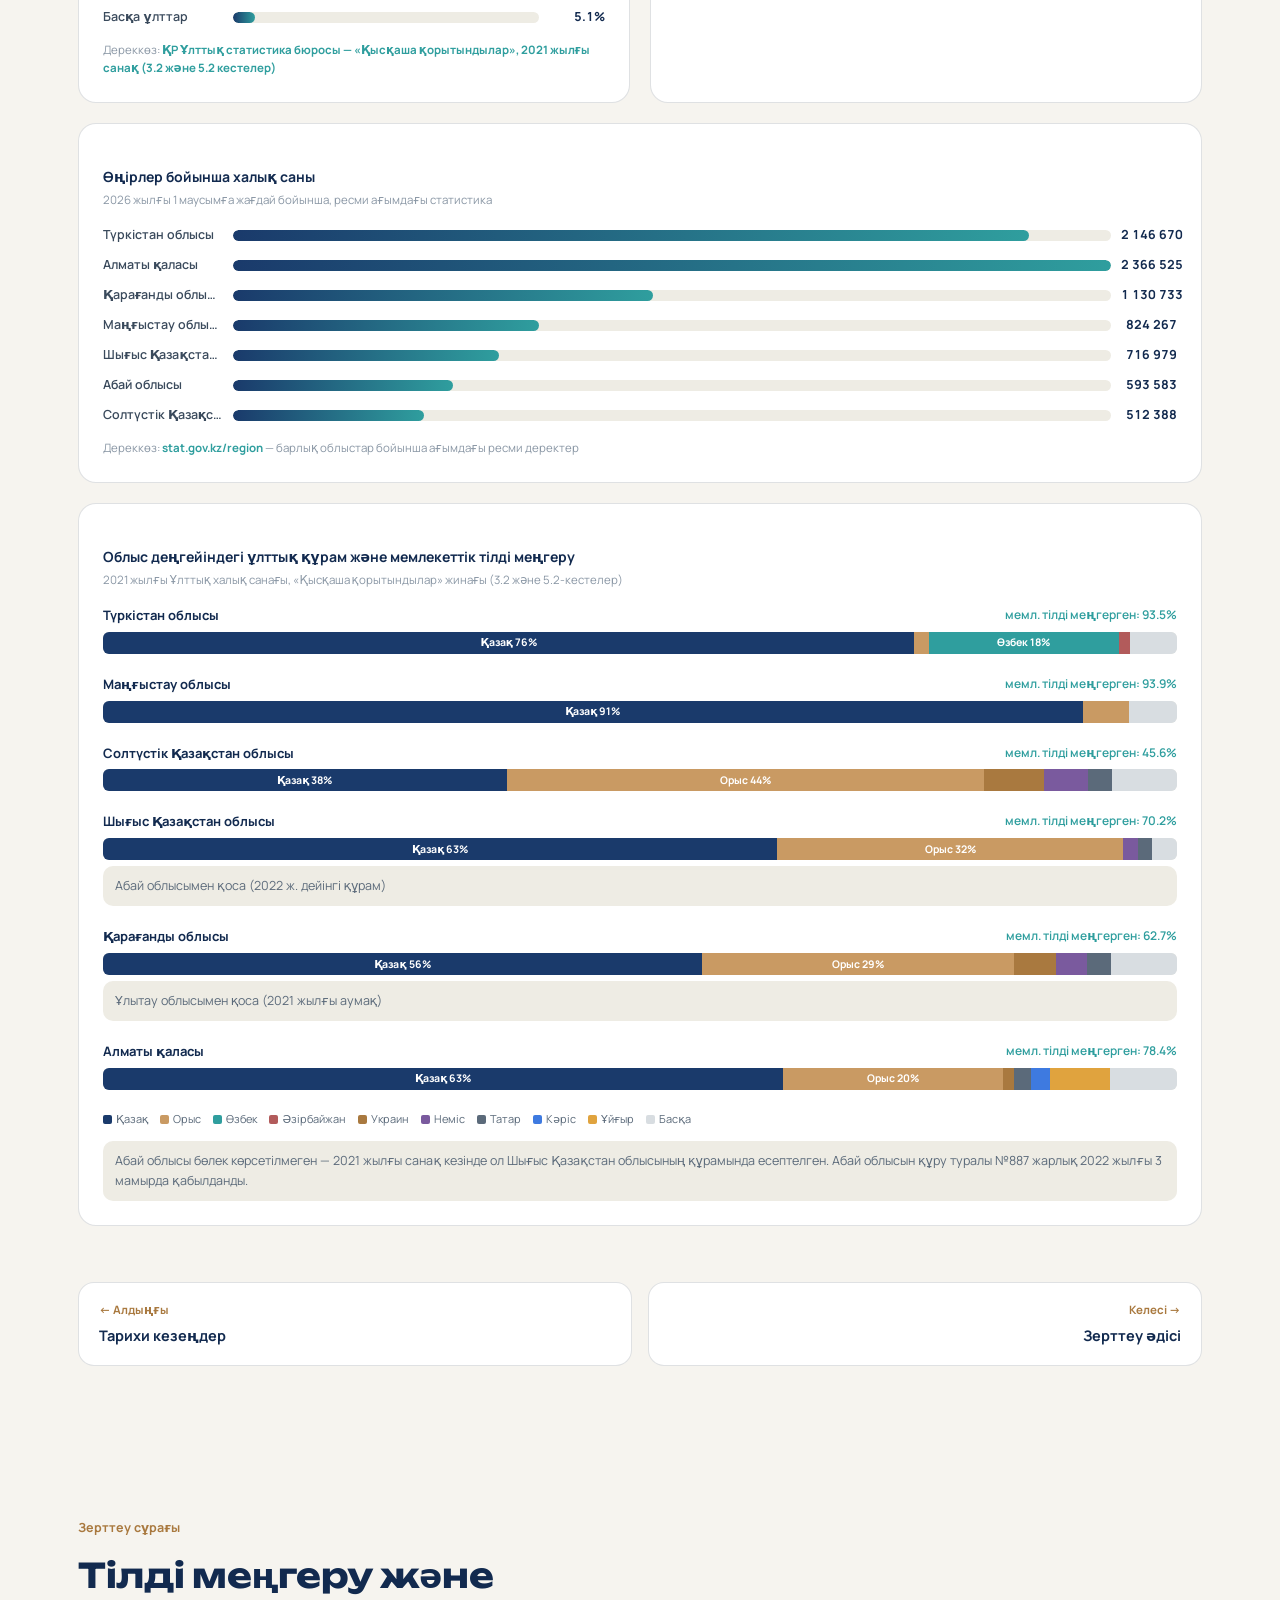
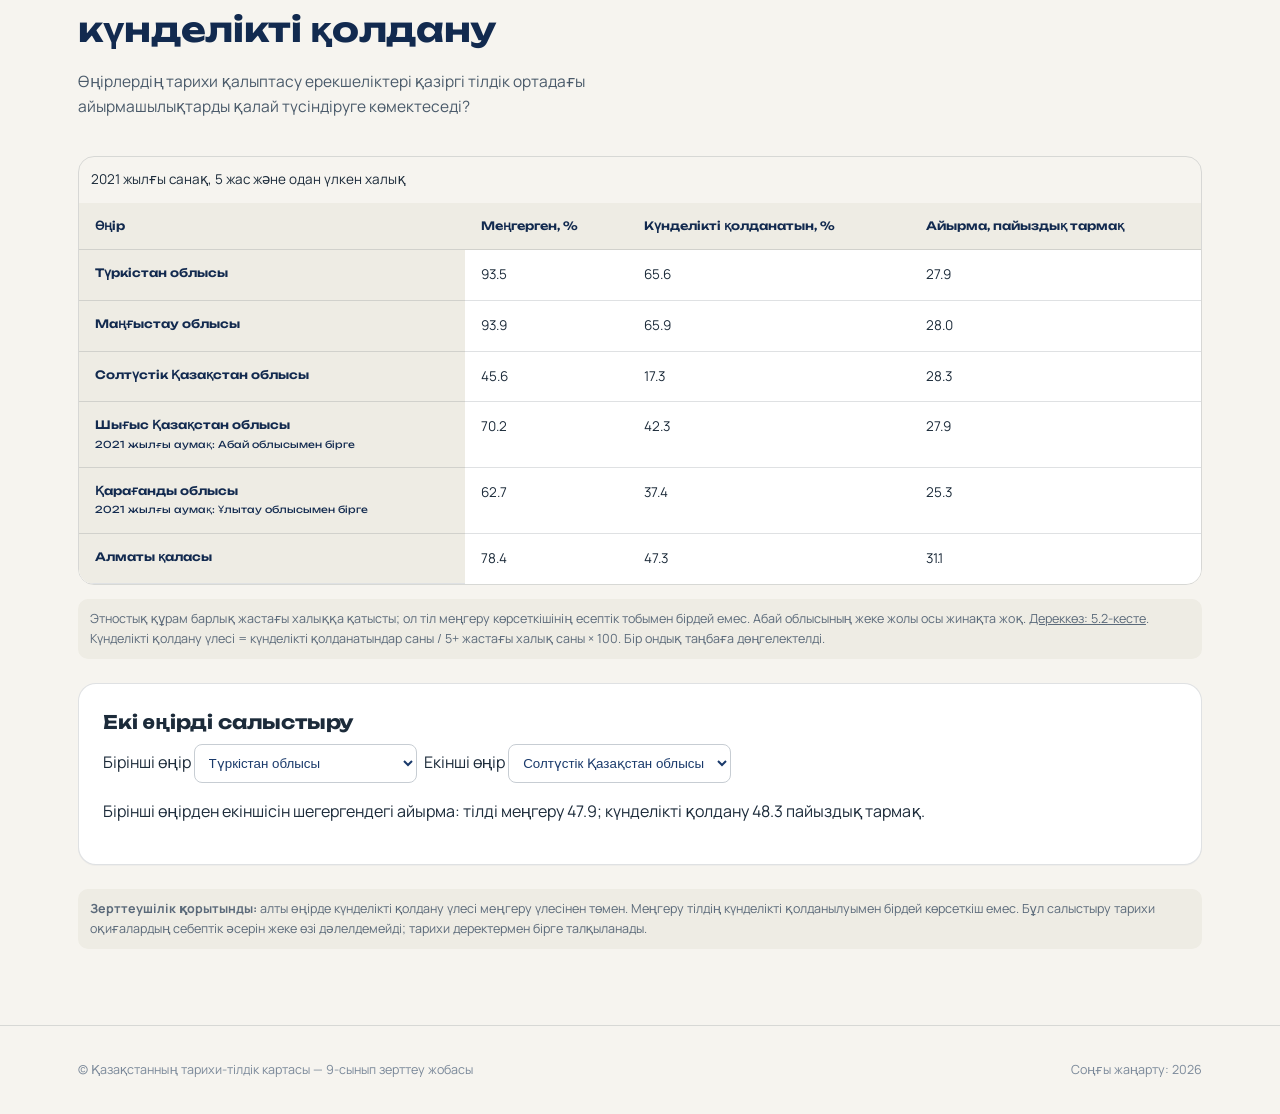
==== commit c8d93214: "Add files via upload" ====
--- a/compare.html
+++ b/compare.html
@@ -72,6 +72,7 @@
     </div>
   </section>
 
+<section><div class="wrap" id="languageResearch"></div></section>
 </main>
 
 <footer>
@@ -87,3 +88,4 @@
 <script src="app.js"></script>
 </body>
 </html>
+
--- a/style.css
+++ b/style.css
@@ -359,3 +359,6 @@
 .event-card h4{font-size:17px;margin:4px 0 12px}.event-card p{margin:9px 0;font-size:14px}.event-card a{display:inline-block;font-size:13px;overflow-wrap:anywhere}
 .event-date{color:#245786;font-weight:800}.event-card .inference{background:#edf5e9;border-left:3px solid #698b52;padding:9px}
 @media (max-width:600px){#kzsvg-wrap{margin:16px 0 32px}.map-stage{padding:10px}.region-label{font-size:12px}}
+
+
+#languageResearch select{max-width:100%;padding:10px;border:1px solid #c7cdd3;border-radius:8px;background:white;color:#1a3a6b} #languageResearch caption{text-align:left;padding:12px} #languageResearch .card{margin:24px 0;padding:24px} #languageResearch small{font-weight:400}
